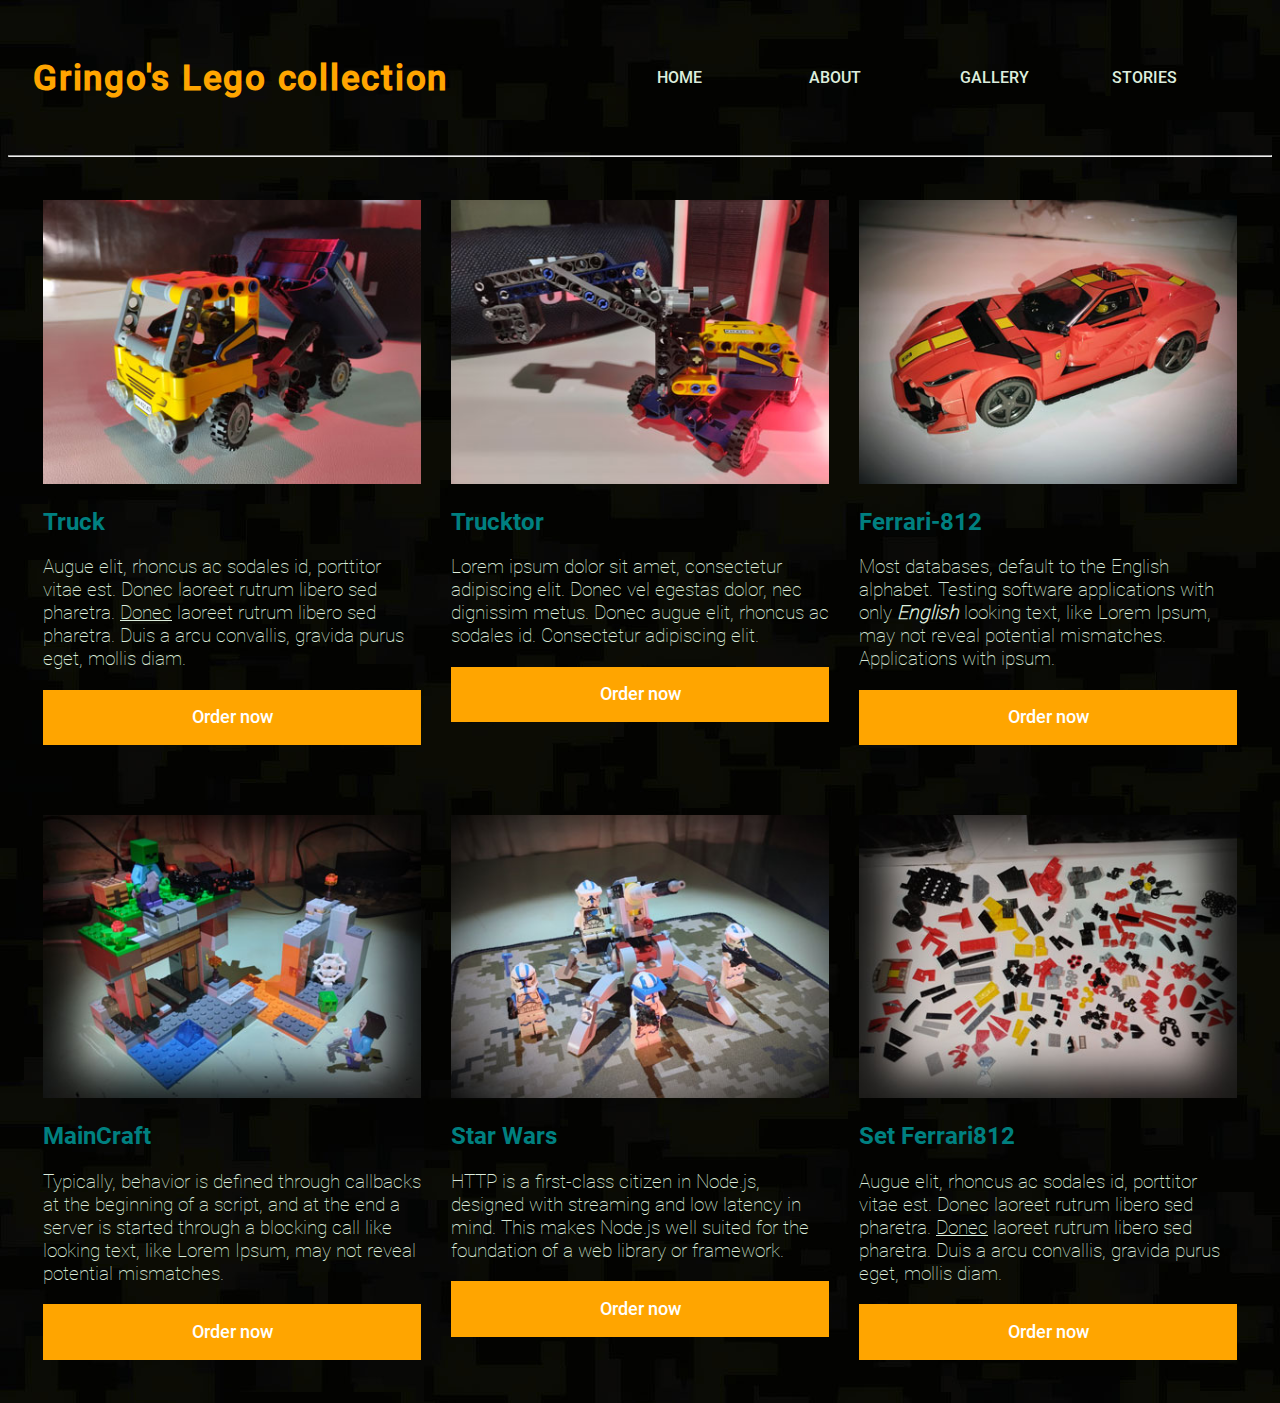
==== index.html @ 160efe31 "saved changes..." ====
<!DOCTYPE html>
<html lang="en">

<head>
    <meta charset="UTF-8">
    <meta name="viewport" content="width=device-width, initial-scale=1.0">
    <link rel="stylesheet" href="css/fonts.css">
    <link rel="stylesheet" href="css/style_main.css">
    <title>proj72 Home</title>
</head>

<body>
    <div class="hed">
        <h1 class="head-wellcome">Gringo's Lego collection</h1>
        <nav class="row">
            <div class="container">
                <a href="">HOME</a>
            </div>
            <div class="container">
                <a href="other_pages/about.html">ABOUT</a>
            </div>
            <div class="container">
                <a href="other_pages/gallery.html">GALLERY</a>
            </div>
            <div class="container">
                <a href="other_pages/stories.html">STORIES</a>
            </div>
        </nav>
    </div>
    <hr>
    <div class="row">
        <div class="container">
            <img src="img/truck.jpg" alt="MyTruck" title="Truck">
            <h2 class="head-article">Truck</h2>
            <p>Augue elit, rhoncus ac sodales id, porttitor vitae est. Donec laoreet rutrum libero sed pharetra.
                <u>Donec</u> laoreet rutrum libero sed pharetra. Duis a arcu convallis, gravida purus eget, mollis diam.
            </p>
            <button onclick="sayAboutTruck()">Order now</button>
        </div>
        <div class="container">
            <img id="trucktor" src="img/trucktor.jpg" alt="MyTrucktor" title="Trucktor">
            <h2 class="head-article">Trucktor</h2>
            <p>Lorem ipsum dolor sit amet, consectetur adipiscing elit. Donec vel egestas dolor, nec dignissim metus.
                Donec
                augue elit, rhoncus ac sodales id. Consectetur adipiscing elit.</p>
            <button onclick="trucktor.src='img/truck.jpg'">Order now</button>
        </div>
        <div class="container">
            <img src="img/ferrari_competeza.jpg" alt="MyFerrari" title="Ferrari-812 Competeza">
            <h2 class="head-article">Ferrari-812</h2>
            <p>Most databases, default to the English alphabet.
                Testing software applications with only <b><em>English</em></b> looking text, like Lorem Ipsum, may not
                reveal potential
                mismatches. Applications with ipsum.</p>
            <button onclick="alert('Come one!')">Order now</button>
        </div>
    </div>
    <div class="row">
        <div class="container">
            <img src="img/mainCraft.jpg" alt="MainCraft" title="MainCraft">
            <h2 class="head-article">MainCraft</h2>
            <p>Typically, behavior is defined through callbacks at the beginning of a script, and at the end a server is
                started through a blocking call like looking text, like Lorem Ipsum, may not
                reveal potential
                mismatches. </p>
            <button onclick="sayHello()">Order now</button>
        </div>
        <div class="container">
            <img src="img/starWars.jpg" alt="StarWars" title="StarWars">
            <h2 class="head-article">Star Wars</h2>
            <p>HTTP is a first-class citizen in Node.js, designed with streaming and low latency in mind. This makes
                Node.js well suited for the foundation of a web library or framework.</p>
            <button>Order now</button>
        </div>
        <div class="container">
            <img src="img/setFerrari812.jpg" alt="SetFerrari812" title="SetFerrai812">
            <h2 class="head-article">Set Ferrari812</h2>
            <p>Augue elit, rhoncus ac sodales id, porttitor vitae est. Donec laoreet rutrum libero sed pharetra.
                <u>Donec</u> laoreet rutrum libero sed pharetra. Duis a arcu convallis, gravida purus eget, mollis diam.
            </p>
            <button>Order now</button>
        </div>
    </div>
    <script src="js/main.js"></script>
</body>
</html>
---- css/fonts.css ----
/*Roboto*/
@font-face {
    font-family: Norm;
    src: url("../fonts/Roboto/Roboto-Regular.ttf") format('truetype');
}

@font-face {
    font-family: Tonkiy;
    src: url("../fonts/Roboto/Roboto-Thin.ttf") format('truetype');
}

@font-face {
    font-family: Tolstiy;
    src: url("../fonts/Roboto/Roboto-Bold.ttf") format('truetype');
}

@font-face {
    font-family: Sredniy;
    src: url("../fonts/Roboto/Roboto-Medium.ttf") format('truetype');
}

/*RubikMaps-Regular*/
@font-face {
    font-family: Rubik;
    src: url("../fonts/Rubik_Maps/RubikMaps-Regular.ttf") format('truetype');
}

/*SingleDay*/
@font-face {
    font-family: Sd;
    src: url("../fonts/Single_Day/SingleDay-Regular.ttf") format('truetype');
}
---- css/style_main.css ----
body {
    background-image: url("../img/back_main.jpg");
}

.hed {
    display: flex;
    justify-content: space-between;
    padding: 25px;
}

.head-wellcome {
    letter-spacing: 0.05em;
    font-size: 2.2em;
    font-family: Sredniy;
    color: orange;
}

.head-article {
    font-family: Tolstiy;
    color: teal;
}

nav {
    width: 50%;
}

nav a {
    padding: 1.3em;
    font-family: Sredniy;
    text-decoration: none;
    border: 1px solid rgba(100, 100, 100, 0.01);
    color: #ded;
    cursor: pointer;
}

nav a:hover {
    border: 1px solid;
    color: orange;
}

.row {
    padding: 20px;
    display: flex; 
}

.container {
    flex: 1;
    padding: 15px;
}

.container p {
    color: #ded;
    font-family: Tonkiy;
    font-size: 1.2em;
}

.container img {
    width: 100%;
}

.container button {
    border: none;
    background-color: orange;
    font-family: Sredniy;
    font-size: 1.1em;
    color: white;
    width: 100%;
    padding: 1em;
    cursor: pointer;
}

.container button:hover {
    background-color: orangered;
}
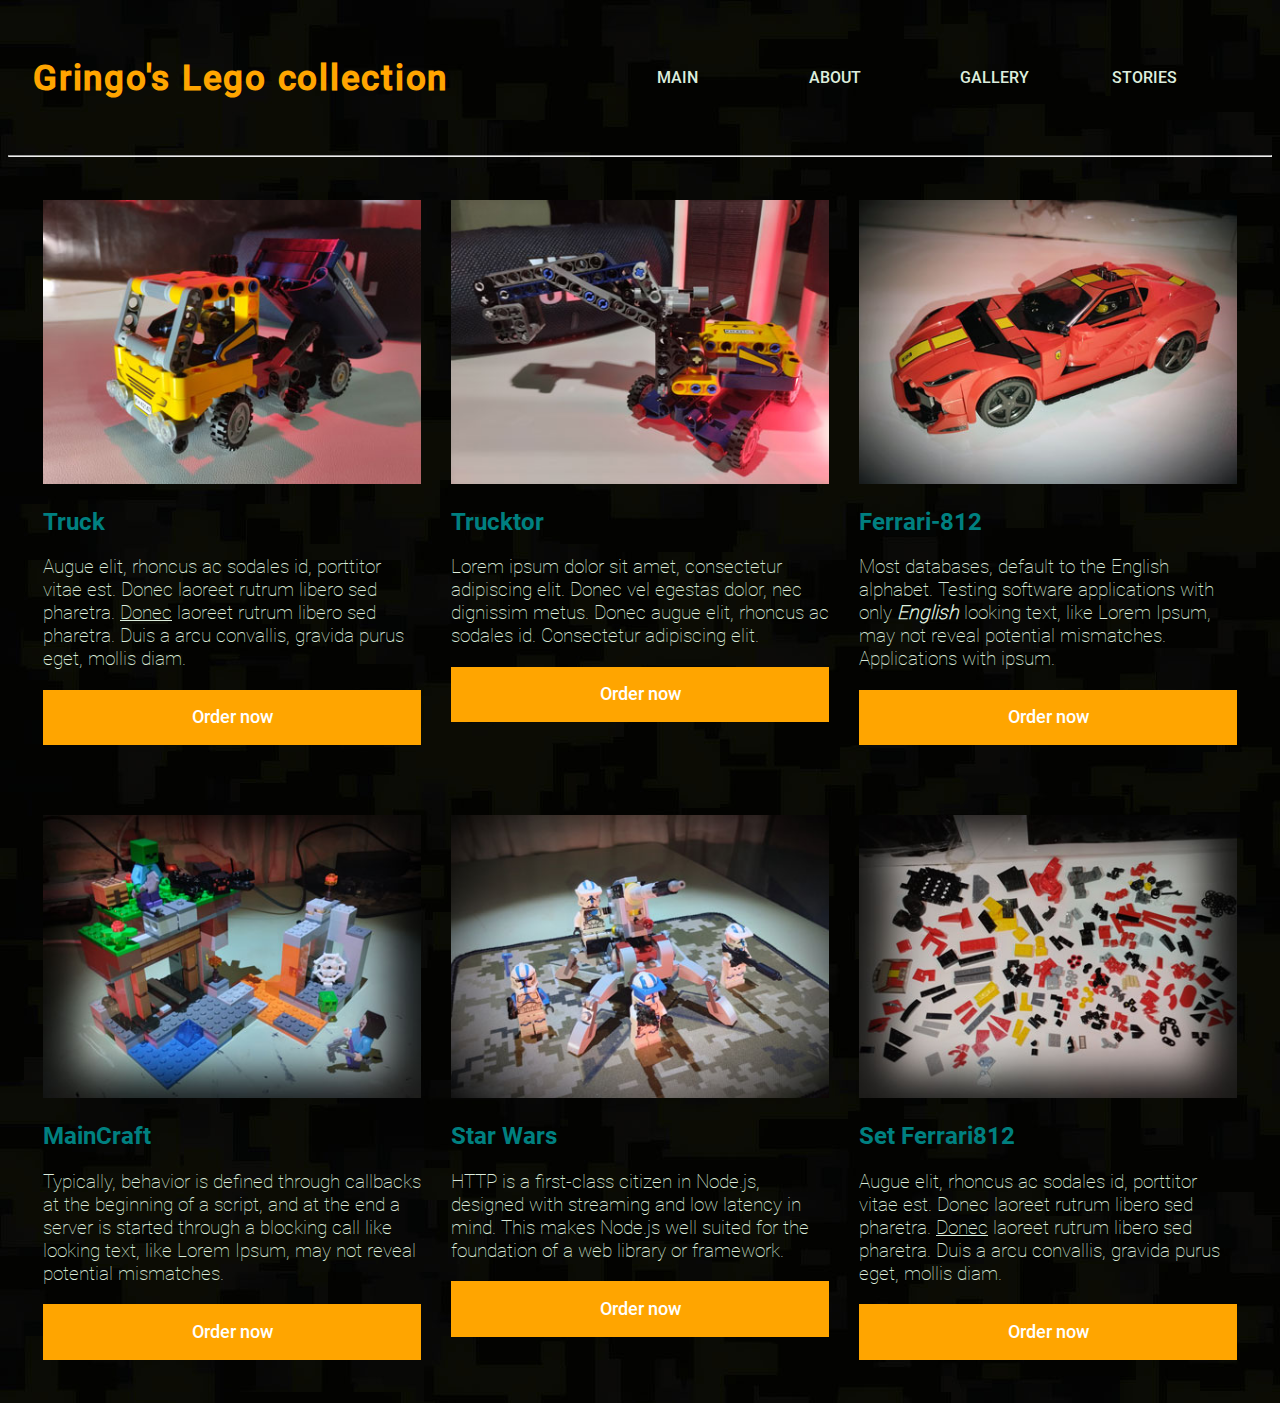
==== commit 8f49be11: "CHanged HOME to MAIN" ====
--- a/index.html
+++ b/index.html
@@ -14,7 +14,7 @@
         <h1 class="head-wellcome">Gringo's Lego collection</h1>
         <nav class="row">
             <div class="container">
-                <a href="">HOME</a>
+                <a href="">MAIN</a>
             </div>
             <div class="container">
                 <a href="other_pages/about.html">ABOUT</a>
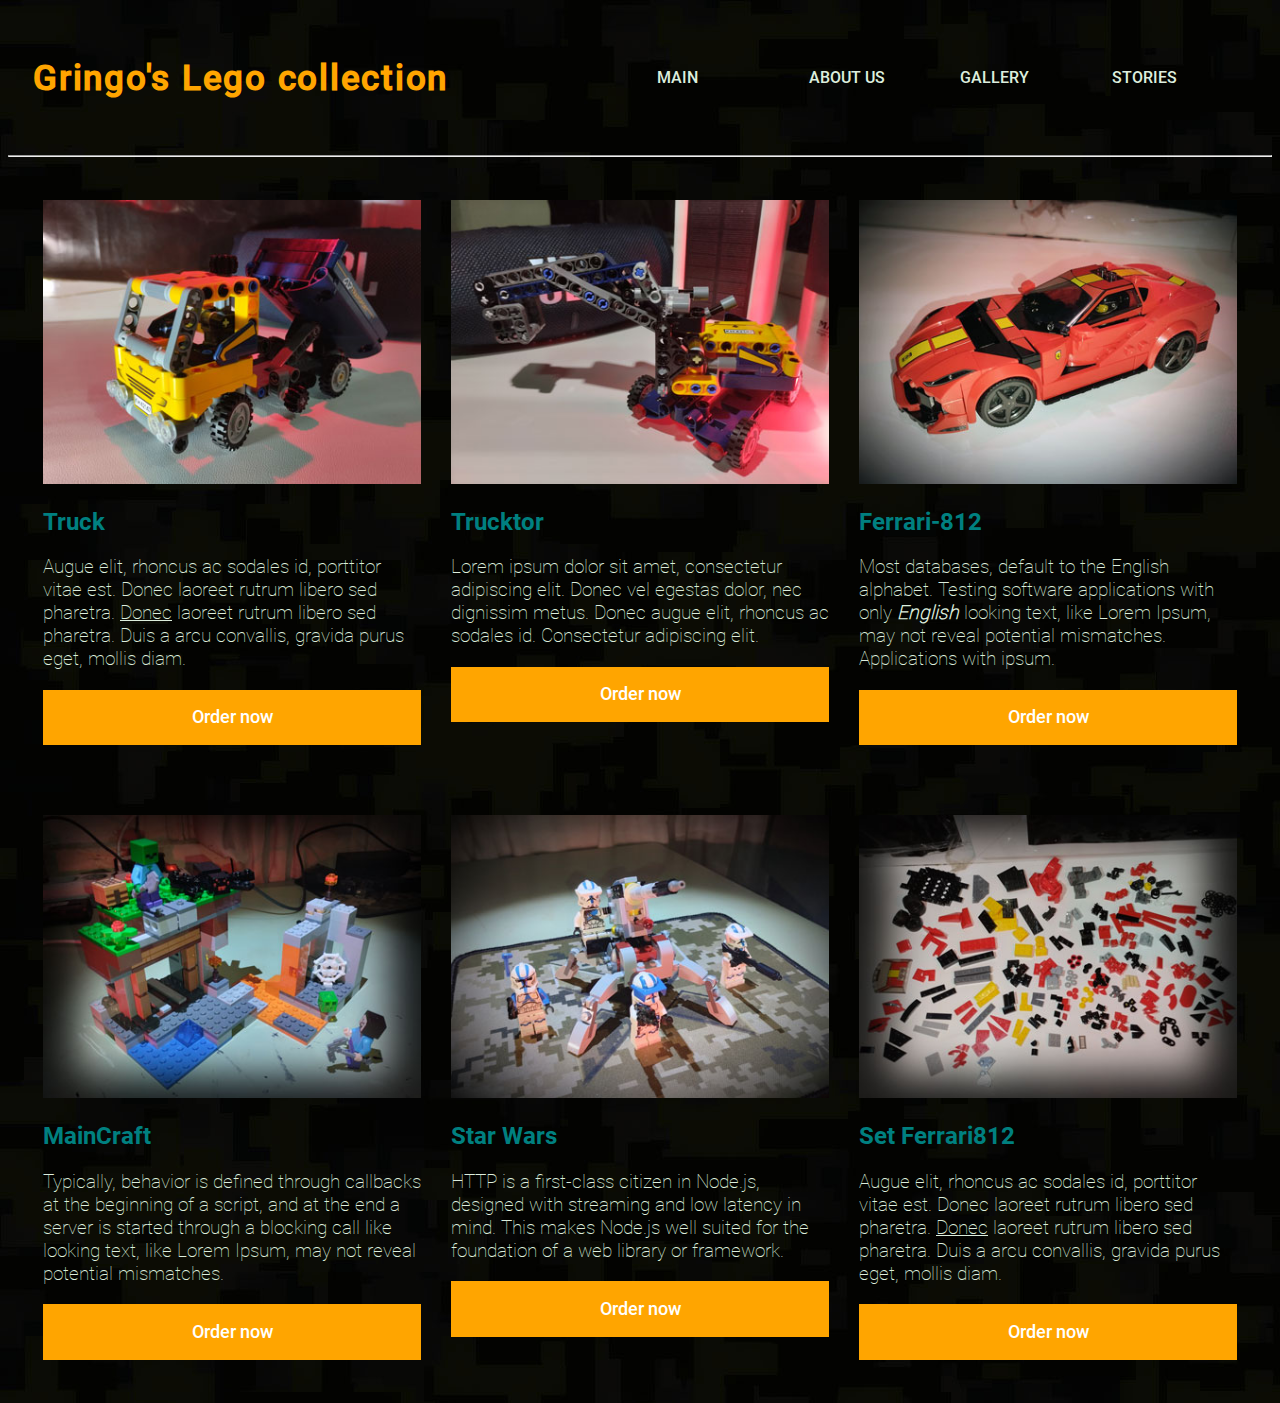
==== commit 82104560: "Update index.html" ====
--- a/index.html
+++ b/index.html
@@ -17,7 +17,7 @@
                 <a href="">MAIN</a>
             </div>
             <div class="container">
-                <a href="other_pages/about.html">ABOUT</a>
+                <a href="other_pages/about.html">ABOUT US</a>
             </div>
             <div class="container">
                 <a href="other_pages/gallery.html">GALLERY</a>
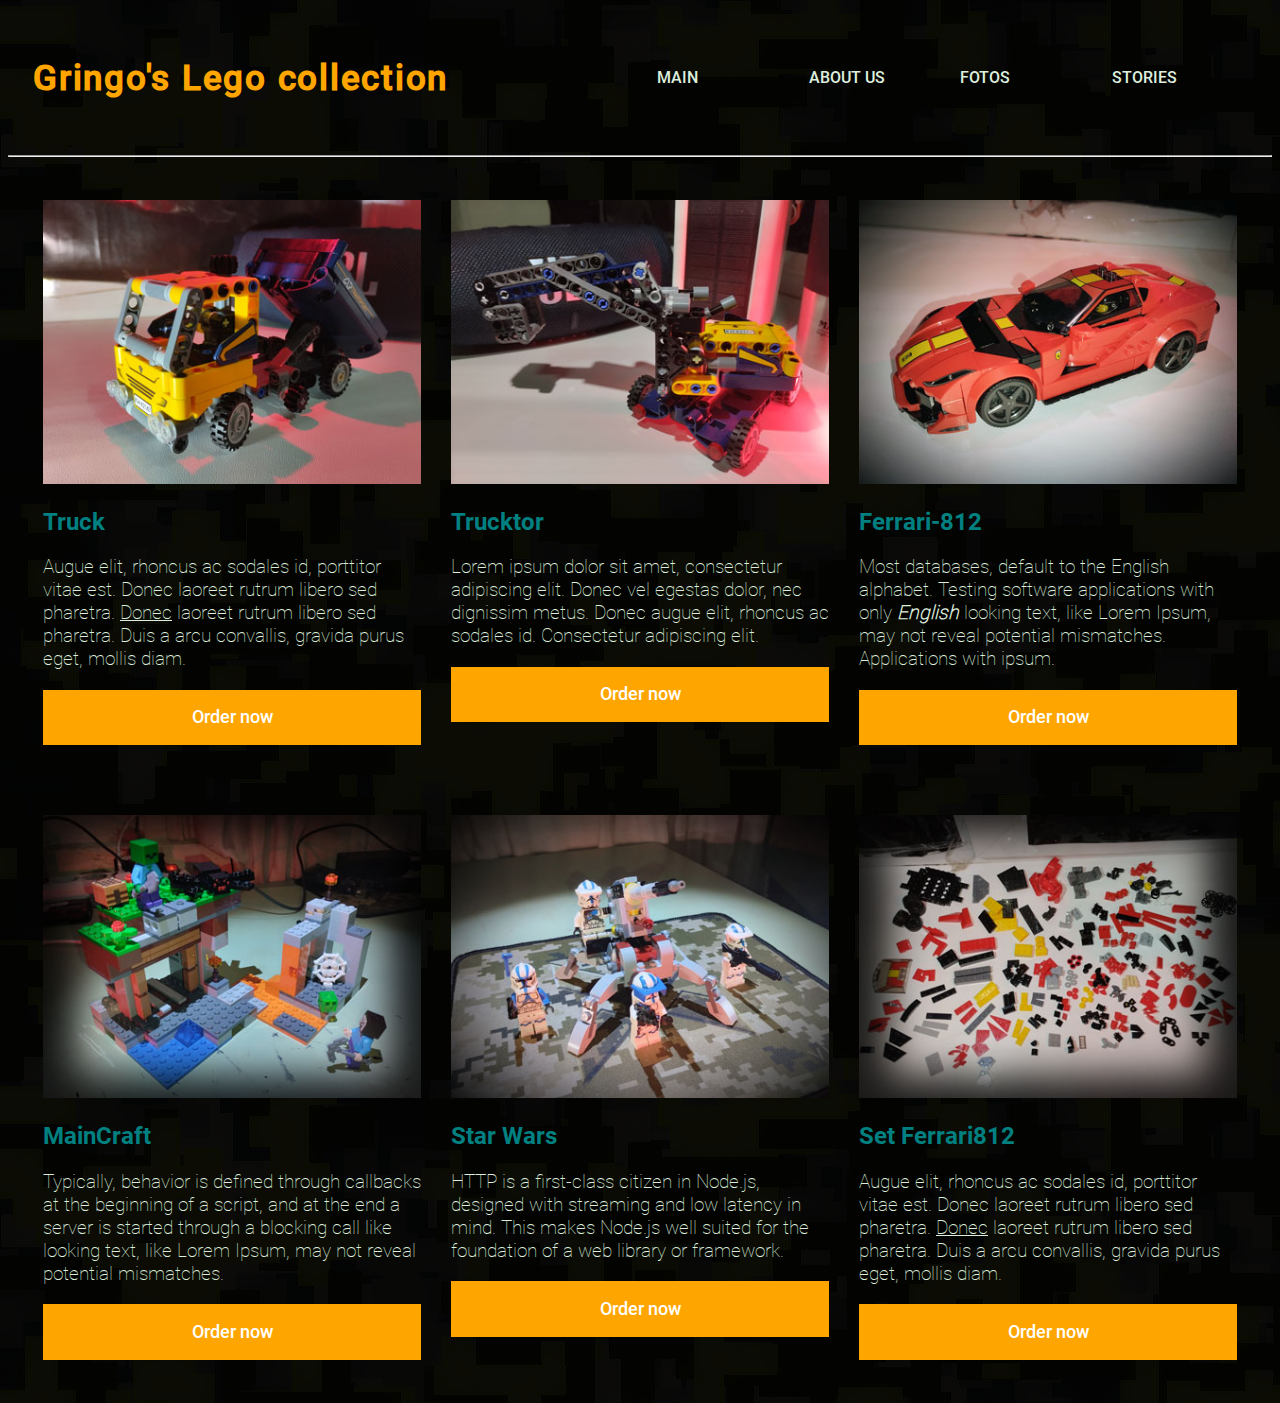
==== commit 460b1805: "CHange GALLERY TO FOTOS" ====
--- a/index.html
+++ b/index.html
@@ -20,7 +20,7 @@
                 <a href="other_pages/about.html">ABOUT US</a>
             </div>
             <div class="container">
-                <a href="other_pages/gallery.html">GALLERY</a>
+                <a href="other_pages/gallery.html">FOTOS</a>
             </div>
             <div class="container">
                 <a href="other_pages/stories.html">STORIES</a>
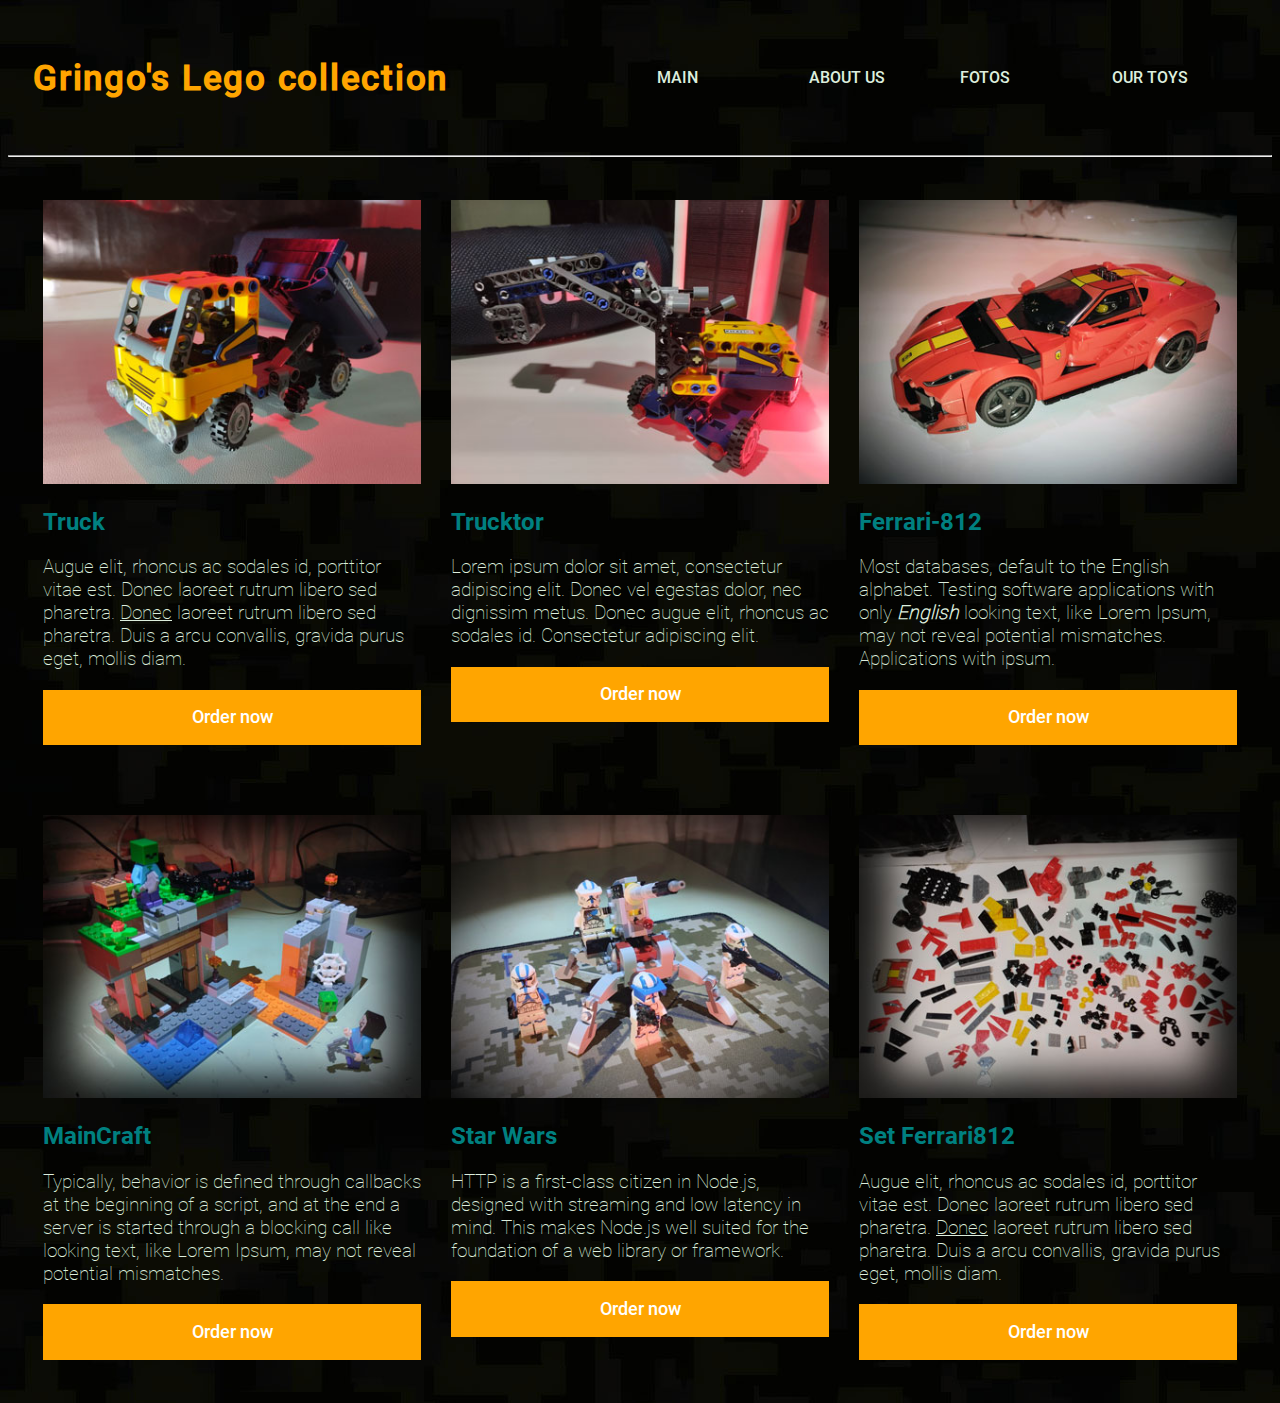
==== commit 7aa3e960: "Update index.html" ====
--- a/index.html
+++ b/index.html
@@ -23,7 +23,7 @@
                 <a href="other_pages/gallery.html">FOTOS</a>
             </div>
             <div class="container">
-                <a href="other_pages/stories.html">STORIES</a>
+                <a href="other_pages/stories.html">OUR TOYS</a>
             </div>
         </nav>
     </div>
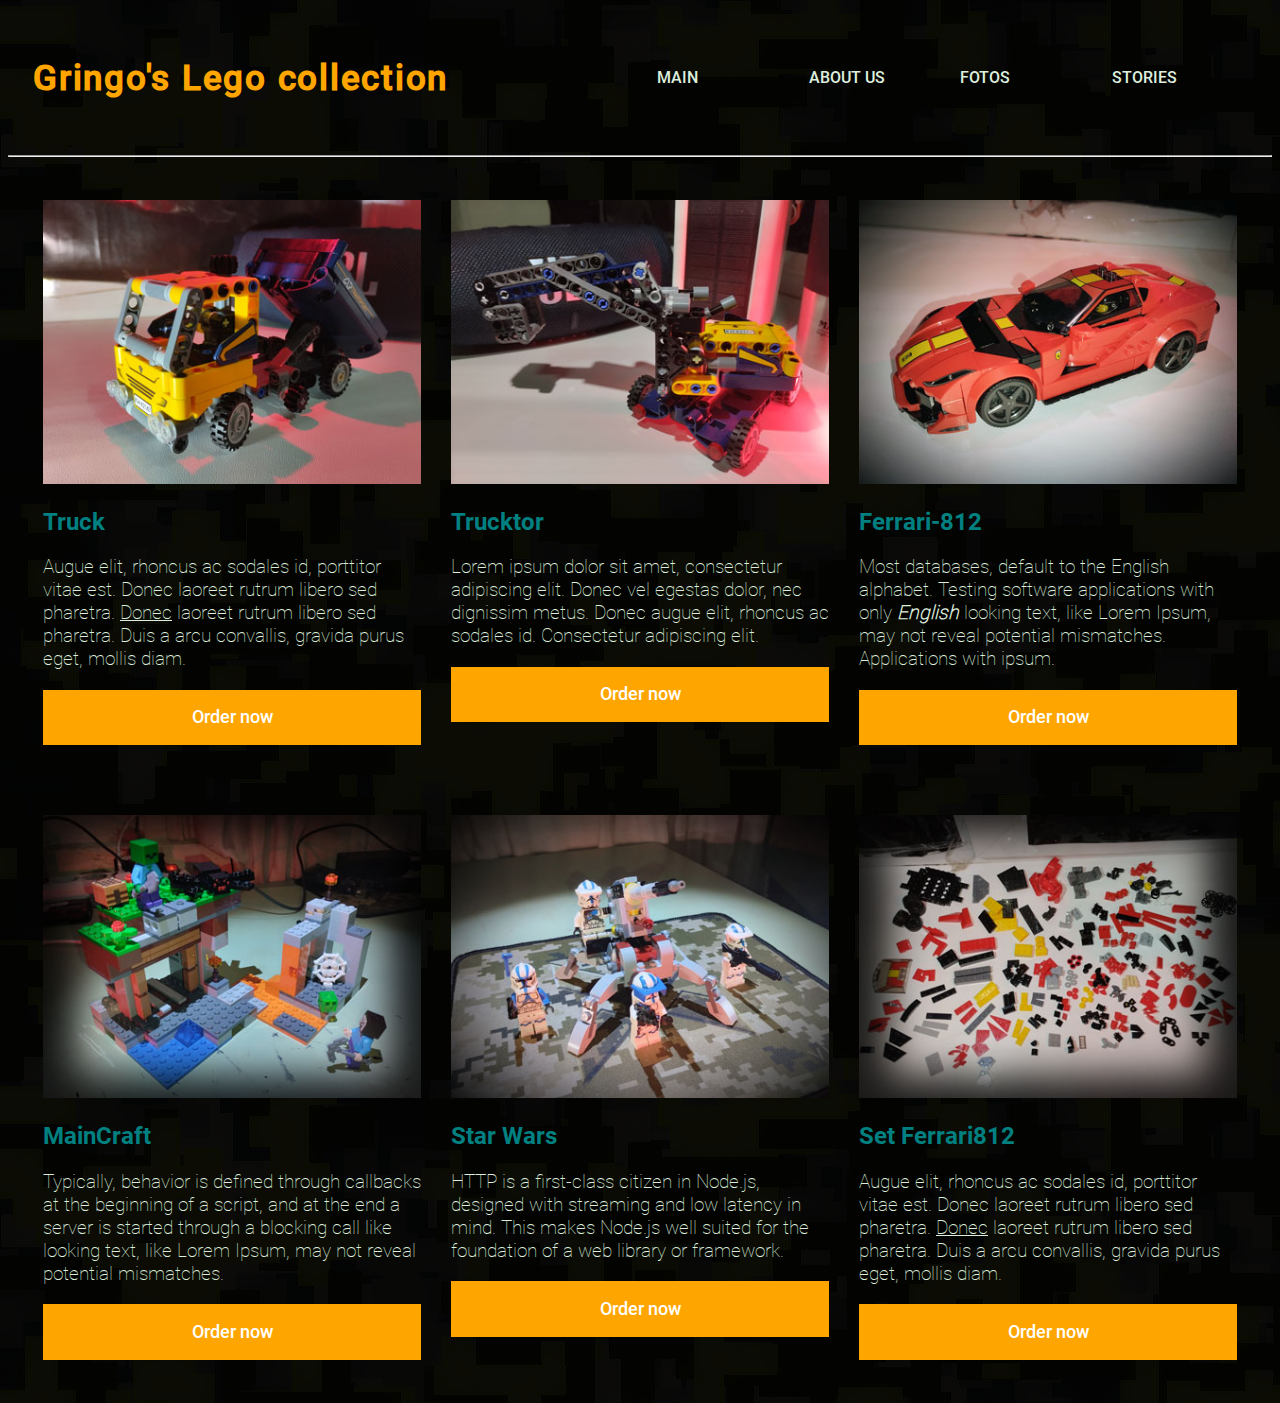
==== commit 60abe798: "Update index.html" ====
--- a/index.html
+++ b/index.html
@@ -23,7 +23,7 @@
                 <a href="other_pages/gallery.html">FOTOS</a>
             </div>
             <div class="container">
-                <a href="other_pages/stories.html">OUR TOYS</a>
+                <a href="other_pages/stories.html">STORIES</a>
             </div>
         </nav>
     </div>
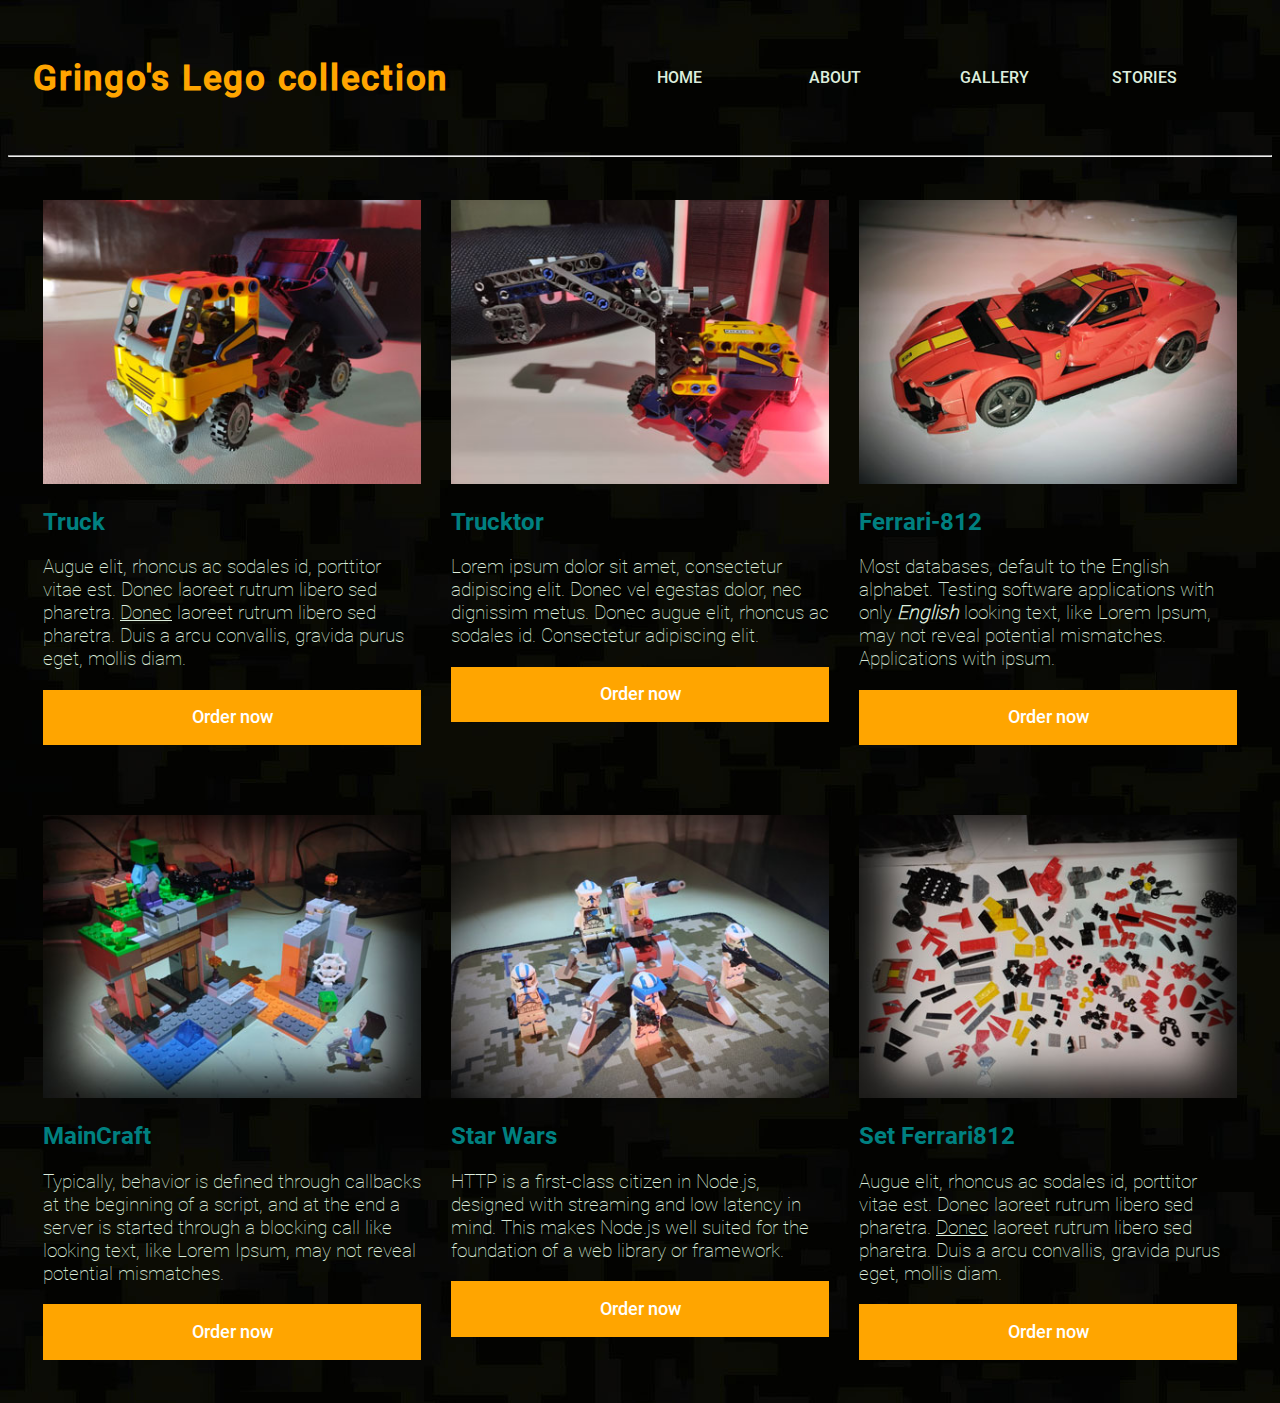
==== commit fe77783c: "order on the main page" ====
--- a/index.html
+++ b/index.html
@@ -14,13 +14,13 @@
         <h1 class="head-wellcome">Gringo's Lego collection</h1>
         <nav class="row">
             <div class="container">
-                <a href="">MAIN</a>
+                <a href="">HOME</a>
             </div>
             <div class="container">
-                <a href="other_pages/about.html">ABOUT US</a>
+                <a href="other_pages/about.html">ABOUT</a>
             </div>
             <div class="container">
-                <a href="other_pages/gallery.html">FOTOS</a>
+                <a href="other_pages/gallery.html">GALLERY</a>
             </div>
             <div class="container">
                 <a href="other_pages/stories.html">STORIES</a>
